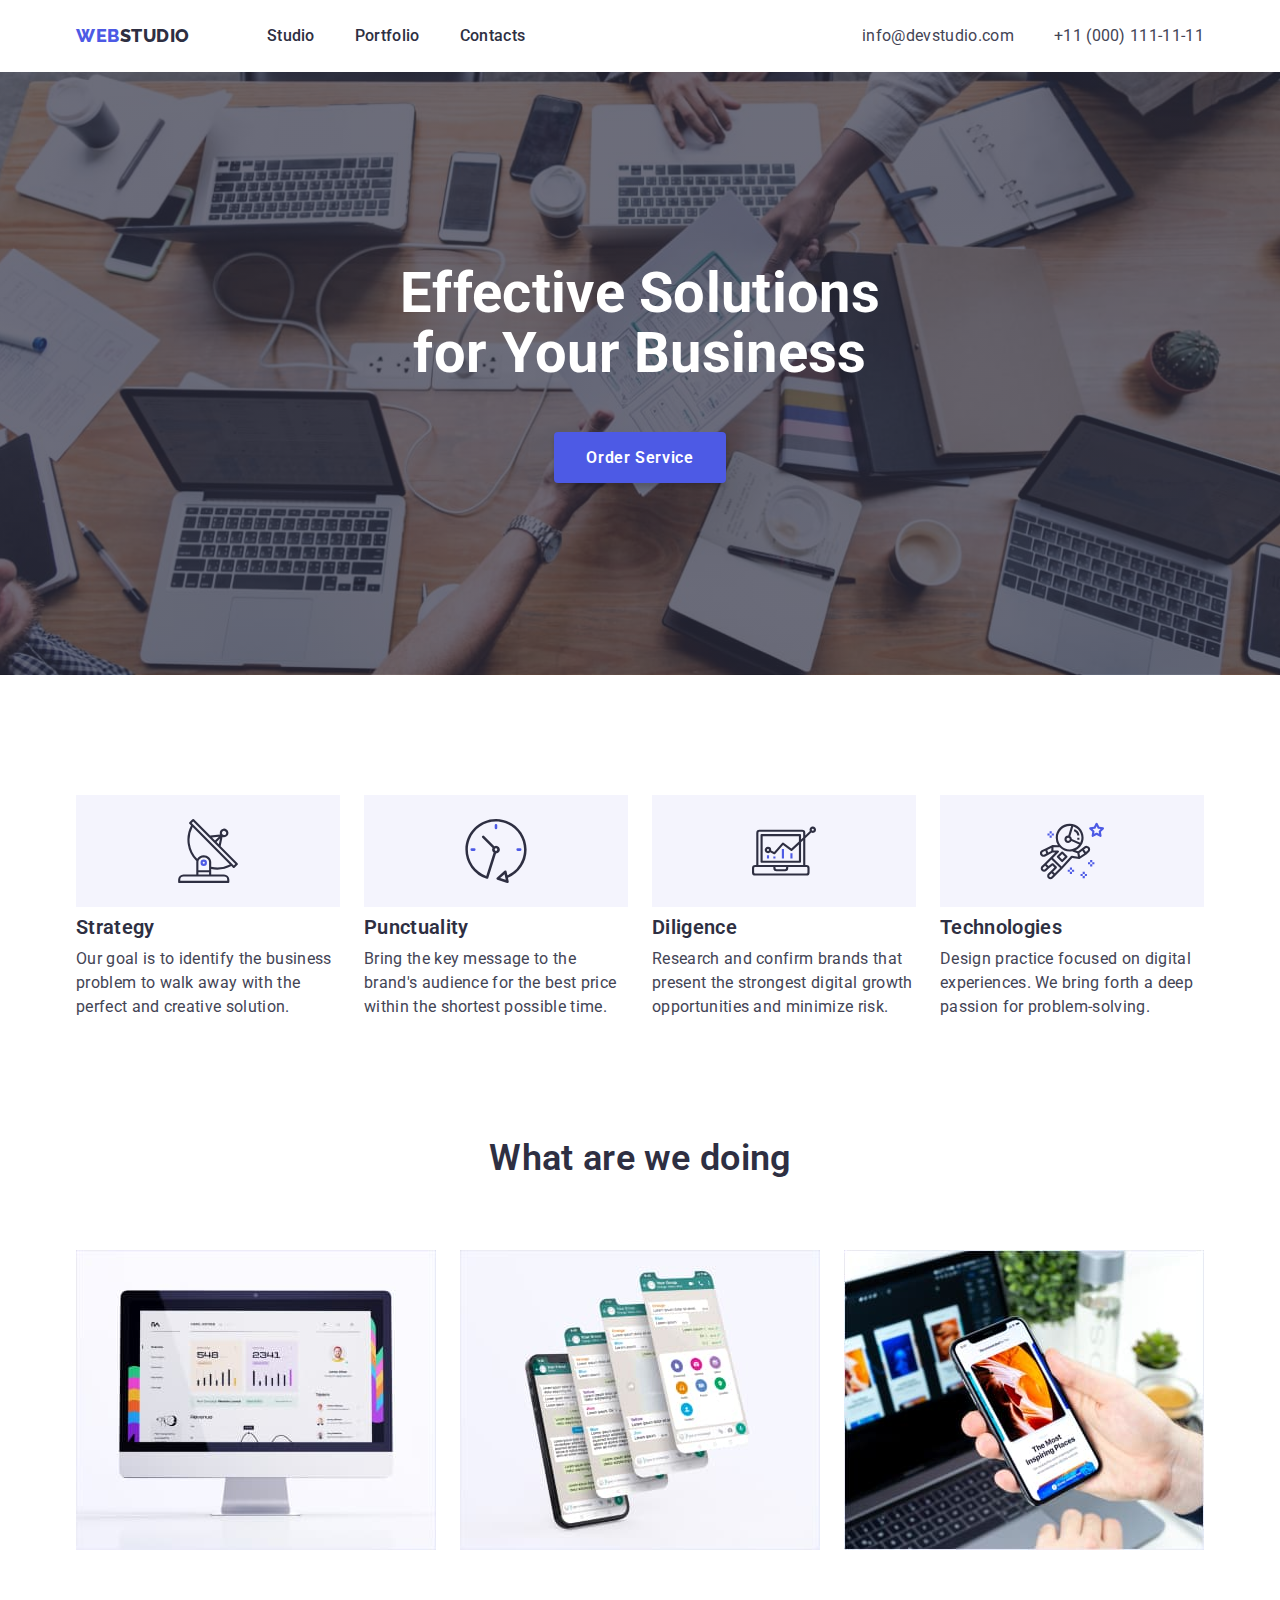
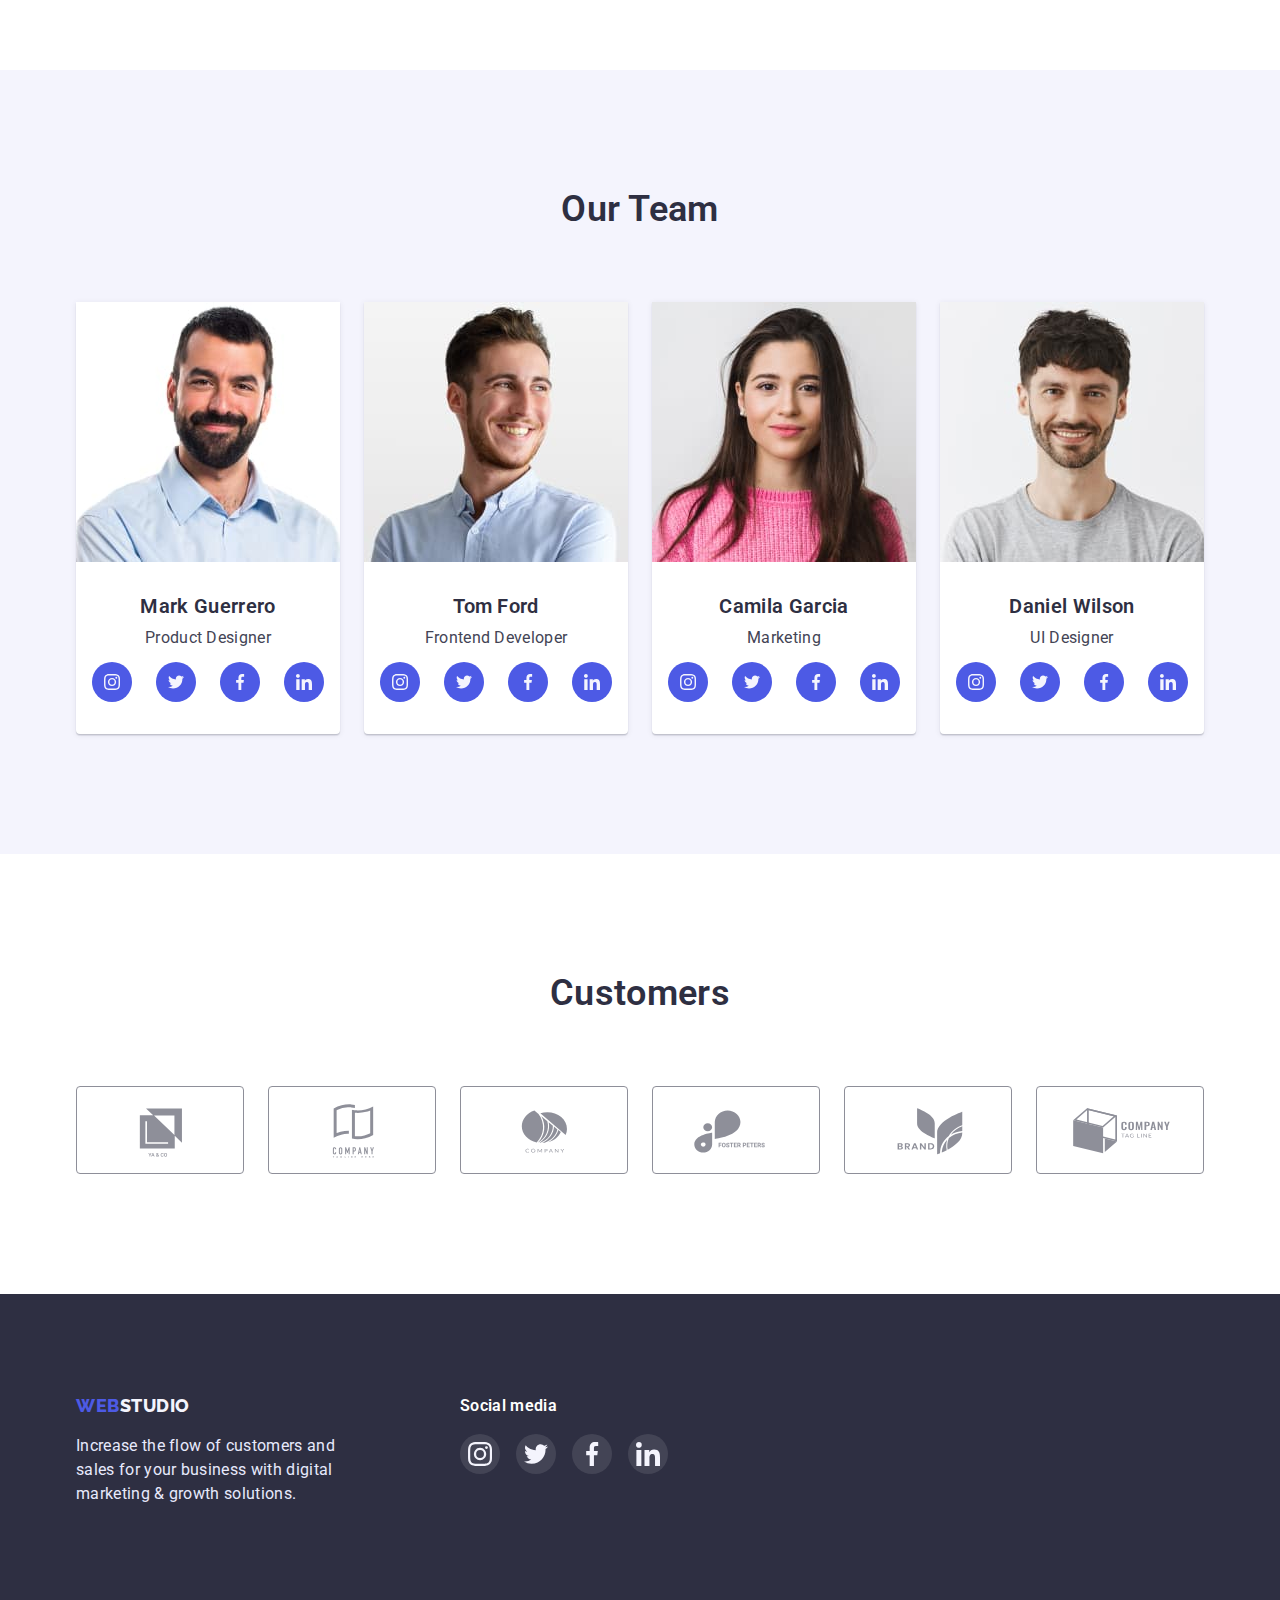
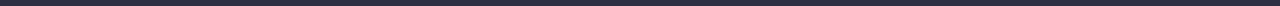
==== index.html @ a47e3910 "Initial commit" ====
<!DOCTYPE html>
<html lang="en">
  <head>
    <meta charset="UTF-8" />
    <meta http-equiv="X-UA-Compatible" content="IE=edge" />
    <meta name="viewport" content="width=device-width, initial-scale=1.0" />
    <title>WebStudio</title>

    <link rel="preconnect" href="https://fonts.googleapis.com" />
    <link rel="preconnect" href="https://fonts.gstatic.com" crossorigin />
    <link
      href="https://fonts.googleapis.com/css2?family=Raleway:wght@700&family=Roboto:wght@400;500;700;900&display=swap"
      rel="stylesheet"
    />
    <link
      rel="stylesheet"
      href="https://cdn.jsdelivr.net/npm/modern-normalize@1.1.0/modern-normalize.min.css"
    />
    <link rel="stylesheet" href="./css/styles.css" />
  </head>
  <body>
    <!-- HEADER -->
    <header class="header">
      <div class="container header-container">
        <nav class="navigation">
          <a href="index.html" class="logo link">WEB<span class="header-logo">STUDIO</span></a>
          <ul class="navigation-list list">
            <li class="navigation-item">
              <a class="navigation-link link" href="index.html">Studio</a>
            </li>
            <li class="navigation-item">
              <a class="navigation-link link" href="portfolio.html">Portfolio</a>
            </li>
            <li class="navigation-item"><a class="navigation-link link" href="/">Contacts</a></li>
          </ul>
        </nav>
        <ul class="contact-list list">
          <li class="contact-item">
            <a class="contact-link link" href="mailto:info@devstudio.com">info@devstudio.com</a>
          </li>
          <li class="contact-item">
            <a class="contact-link link" href="tel:+110001111111">+11 (000) 111-11-11</a>
          </li>
        </ul>
      </div>
    </header>

    <!-- Main content -->
    <main>
      <!-- Hero -->
      <section class="hero section">
        <div class="container">
          <h1 class="hero-head">Effective Solutions for Your Business</h1>
          <button class="hero-button buttons" type="button">Order Service</button>
        </div>
      </section>

      <!-- Soft skills -->
      <section class="soft-skills section">
        <div class="container">
          <h2 class="visually-hidden">Soft skills</h2>
          <ul class="soft-skill-list">
            <li class="soft-skill-items list">
              <div class="soft-skill-container">
                <svg class="soft-skill-icons">
                  <use href="./image/sprite.svg#icon-antenna"></use>
                </svg>
              </div>
              <h3 class="section-head">Strategy</h3>
              <p class="soft-skill-text">
                Our goal is to identify the business problem to walk away with the perfect and
                creative solution.
              </p>
            </li>
            <li class="soft-skill-items list">
              <div class="soft-skill-container">
                <svg class="soft-skill-icons">
                  <use href="./image/sprite.svg#icon-clock"></use>
                </svg>
              </div>
              <h3 class="section-head">Punctuality</h3>
              <p class="soft-skill-text">
                Bring the key message to the brand's audience for the best price within the shortest
                possible time.
              </p>
            </li>
            <li class="soft-skill-items list">
              <div class="soft-skill-container">
                <svg class="soft-skill-icons">
                  <use href="./image/sprite.svg#icon-diagram"></use>
                </svg>
              </div>
              <h3 class="section-head">Diligence</h3>
              <p class="soft-skill-text">
                Research and confirm brands that present the strongest digital growth opportunities
                and minimize risk.
              </p>
            </li>
            <li class="soft-skill-items list">
              <div class="soft-skill-container">
                <svg class="soft-skill-icons">
                  <use class="soft-skill-use" href="./image/sprite.svg#icon-astronaut"></use>
                </svg>
              </div>
              <h3 class="section-head">Technologies</h3>
              <p class="soft-skill-text">
                Design practice focused on digital experiences. We bring forth a deep passion for
                problem-solving.
              </p>
            </li>
          </ul>
        </div>
      </section>

      <!-- What are we doing -->
      <section class="doing section">
        <div class="container">
          <h2 class="section-title">What are we doing</h2>
          <ul class="doing-list list">
            <li class="doing-item">
              <img src="./image/main/pc.jpg" alt="computer" width="360" height="300" />
            </li>
            <li class="doing-item">
              <img src="./image/main/phone.jpg" alt="phone" width="360" height="300" />
            </li>
            <li class="doing-item">
              <img
                src="./image/main/phone_and_laptop.jpg"
                alt="phone_and_laptop"
                width="360"
                height="300"
              />
            </li>
          </ul>
        </div>
      </section>

      <!-- Team -->
      <section class="team section">
        <div class="container">
          <h2 class="section-title">Our Team</h2>
          <ul class="team-list list">
            <li class="team-item">
              <img
                class="team-member"
                src="./image/main/mark.jpg"
                alt="Mark Guerrero"
                width="264"
                height="260"
              />
              <h3 class="section-head">Mark Guerrero</h3>
              <p class="team-position">Product Designer</p>
              <ul class="team-social-list list">
                <li class="team-social-item">
                  <a href="/" class="team-social-link link">
                    <svg class="team-social-icon">
                      <use href="./image/sprite.svg#icon-instagram"></use>
                    </svg>
                  </a>
                </li>
                <li class="team-social-item">
                  <a href="/" class="team-social-link link">
                    <svg class="team-social-icon">
                      <use href="./image/sprite.svg#icon-twitter"></use>
                    </svg>
                  </a>
                </li>
                <li class="team-social-item">
                  <a href="/" class="team-social-link link">
                    <svg class="team-social-icon">
                      <use href="./image/sprite.svg#icon-facebook"></use>
                    </svg>
                  </a>
                </li>
                <li class="team-social-item">
                  <a href="/" class="team-social-link link">
                    <svg class="team-social-icon">
                      <use href="./image/sprite.svg#icon-linkedin"></use>
                    </svg>
                  </a>
                </li>
              </ul>
            </li>
            <li class="team-item">
              <img
                class="team-member"
                src="./image/main/tom.jpg"
                alt="Tom Ford"
                width="264"
                height="260"
              />
              <h3 class="section-head">Tom Ford</h3>
              <p class="team-position">Frontend Developer</p>
              <ul class="team-social-list list">
                <li class="team-social-item">
                  <a href="/" class="team-social-link link">
                    <svg class="team-social-icon">
                      <use href="./image/sprite.svg#icon-instagram"></use>
                    </svg>
                  </a>
                </li>
                <li class="team-social-item">
                  <a href="/" class="team-social-link link">
                    <svg class="team-social-icon">
                      <use href="./image/sprite.svg#icon-twitter"></use>
                    </svg>
                  </a>
                </li>
                <li class="team-social-item">
                  <a href="/" class="team-social-link link">
                    <svg class="team-social-icon">
                      <use href="./image/sprite.svg#icon-facebook"></use>
                    </svg>
                  </a>
                </li>
                <li class="team-social-item">
                  <a href="/" class="team-social-link link">
                    <svg class="team-social-icon">
                      <use href="./image/sprite.svg#icon-linkedin"></use>
                    </svg>
                  </a>
                </li>
              </ul>
            </li>
            <li class="team-item">
              <img
                class="team-member"
                src="./image/main/camila.jpg"
                alt="Camila Garcia"
                width="264"
                height="260"
              />
              <h3 class="section-head">Camila Garcia</h3>
              <p class="team-position">Marketing</p>
              <ul class="team-social-list list">
                <li class="team-social-item">
                  <a href="/" class="team-social-link link">
                    <svg class="team-social-icon">
                      <use href="./image/sprite.svg#icon-instagram"></use>
                    </svg>
                  </a>
                </li>
                <li class="team-social-item">
                  <a href="/" class="team-social-link link">
                    <svg class="team-social-icon">
                      <use href="./image/sprite.svg#icon-twitter"></use>
                    </svg>
                  </a>
                </li>
                <li class="team-social-item">
                  <a href="/" class="team-social-link link">
                    <svg class="team-social-icon">
                      <use href="./image/sprite.svg#icon-facebook"></use>
                    </svg>
                  </a>
                </li>
                <li class="team-social-item">
                  <a href="/" class="team-social-link link">
                    <svg class="team-social-icon">
                      <use href="./image/sprite.svg#icon-linkedin"></use>
                    </svg>
                  </a>
                </li>
              </ul>
            </li>
            <li class="team-item">
              <img
                class="team-member"
                src="./image/main/daniel.jpg"
                alt="Daniel Wilson"
                width="264"
                height="260"
              />
              <h3 class="section-head">Daniel Wilson</h3>
              <p class="team-position">UI Designer</p>
              <ul class="team-social-list list">
                <li class="team-social-item">
                  <a href="/" class="team-social-link link">
                    <svg class="team-social-icon">
                      <use href="./image/sprite.svg#icon-instagram"></use>
                    </svg>
                  </a>
                </li>
                <li class="team-social-item">
                  <a href="/" class="team-social-link link">
                    <svg class="team-social-icon">
                      <use href="./image/sprite.svg#icon-twitter"></use>
                    </svg>
                  </a>
                </li>
                <li class="team-social-item">
                  <a href="/" class="team-social-link link">
                    <svg class="team-social-icon">
                      <use href="./image/sprite.svg#icon-facebook"></use>
                    </svg>
                  </a>
                </li>
                <li class="team-social-item">
                  <a href="/" class="team-social-link link">
                    <svg class="team-social-icon">
                      <use href="./image/sprite.svg#icon-linkedin"></use>
                    </svg>
                  </a>
                </li>
              </ul>
            </li>
          </ul>
        </div>
      </section>

      <!-- Customers -->
      <section class="customers section">
        <div class="container">
          <h2 class="section-title">Customers</h2>
          <ul class="customer-list list">
            <li class="customer-item">
              <a class="customer-link link" href="/">
                <svg class="customer-icon" width="106" height="60"><use  href="./image/sprite.svg#icon-logo-1" ></use></svg
              ></a>
            </li>
            <li class="customer-item">
              <a class="customer-link link" href="/">
                <svg class="customer-icon" width="106" height="60"><use href="./image/sprite.svg#icon-logo-2"></use></svg
              ></a>
            </li>
            <li class="customer-item">
              <a class="customer-link link" href="/">
                <svg class="customer-icon" width="106" height="60"><use href="./image/sprite.svg#icon-logo-3"></use></svg
              ></a>
            </li>
            <li class="customer-item">
              <a class="customer-link link" href="/">
                <svg class="customer-icon" width="106" height="60"><use href="./image/sprite.svg#icon-logo-4"></use></svg
              ></a>
            </li>
            <li class="customer-item">
              <a class="customer-link link" href="/">
                <svg class="customer-icon" width="106" height="60"><use href="./image/sprite.svg#icon-logo-5"></use></svg
              ></a>
            </li>
            <li class="customer-item">
              <a class="customer-link link" href="/">
                <svg class="customer-icon" width="106" height="60"><use href="./image/sprite.svg#icon-logo-6"></use></svg
              ></a>
            </li>
          </ul>
        </div>
      </section>
    </main>

    <!-- Footer -->
    <footer class="footer">
      <div class="container">
        <div class="footer-container">
          <a href="index.html" class="logo link">WEB<span class="footer-logo">STUDIO</span></a>
          <p class="footer-text">
            Increase the flow of customers and sales for your business with digital marketing &
            growth solutions.
          </p>
        </div>
        <div class="footer-social-container">
          <p class="social-media">Social media</p>
          <ul class="footer-social-list list">
            <li class="footer-social-item">
              <a href="/" class="footer-social-link link">
                <svg class="footer-social-icon">
                  <use href="./image/sprite.svg#icon-instagram"></use>
                </svg>
              </a>
            </li>
            <li class="footer-social-item">
              <a href="/" class="footer-social-link link">
                <svg class="footer-social-icon">
                  <use href="./image/sprite.svg#icon-twitter"></use>
                </svg>
              </a>
            </li>
            <li class="footer-social-item">
              <a href="/" class="footer-social-link link">
                <svg class="footer-social-icon">
                  <use href="./image/sprite.svg#icon-facebook"></use>
                </svg>
              </a>
            </li>
            <li class="footer-social-item">
              <a href="/" class="footer-social-link link">
                <svg class="footer-social-icon">
                  <use href="./image/sprite.svg#icon-linkedin"></use>
                </svg>
              </a>
            </li>
          </ul>
        </div>
      </div>
    </footer>
  </body>
</html>
---- css/styles.css ----
/* __________VAR____________ */
:root {
	--primary-brand-color: #4D5AE5;
	--dark-color: #2E2F42;
	--text-color: #434455;
	--sub-text-color: #8E8F99;
	--accent-color: #E7E9FC;
	--light-color: #F4F4FD;
	--doc-color: #FFFFFF;
	--active-hero-button: #404BBF;
	--portfolio-page-color: #E5E5E5;
	--social-active-color:#31D0AA;

	--main-value: 24px;
}


/* ___________BODY STYLES____ */

h1,
h2,
h3,
h4,
p {
	margin-top: 0;
	margin-bottom: 0;
}

img {
	display: block;
	max-width: 100%;
}

ul,
ol {
	margin-top: 0;
	margin-bottom: 0;
	padding-left: 0;
}

body {
	font-family: 'Roboto', sans-serif;
	font-size: 16px;
	line-height: 1.5;
	letter-spacing: 0.02em;
	background-color: var(--doc-color);
	color: var(--text-color)
}

.container {
	width: 1158px;
	padding-left: 15px;
	padding-right: 15px;
	margin-left: auto;
	margin-right: auto;
}

.list {
	list-style: none;
}

.link {
	text-decoration: none;
}

.buttons {
	font-family: 'Roboto', sans-serif;
	font-weight: 600;
	font-size: 16px;
	letter-spacing: 0.04em;
	align-items: center;
	border: 0;
}

.buttons:hover,
.buttons:focus {
	cursor: pointer;
}

.visually-hidden {
	position: absolute;
	width: 1px;
	height: 1px;
	margin: -1px;
	border: 0;
	padding: 0;
	white-space: nowrap;
	clip-path: inset(100%);
	clip: rect(0 0 0 0);
	overflow: hidden;
}

/* ___________HEADER__________ */
.header {
	
	box-shadow: 
		0px 2px 1px rgba(46, 47, 66, 0.08),
		0px 1px 1px rgba(46, 47, 66, 0.16),
		0px 1px 6px rgba(46, 47, 66, 0.08);
}

.header-container {
	display: flex;
	align-items: center;

}

.navigation {
	color: var(--dark-color);

	display: flex;
	align-items: center;
}

.logo {
	font-family: 'Raleway', sans-serif;
	font-weight: 800;
	font-size: 18px;
	line-height: 1.33;
	letter-spacing: 0.03em;
	color: var(--primary-brand-color);

	margin-right: 77px;

    display: inline-block;
	padding-top: var(--main-value);
	padding-bottom: var(--main-value);
}

.navigation-link:hover,
.navigation-link:focus {
	color: #434455;
}

.navigation-link:active,
.contact-link:hover,
.contact-link:focus {
	color: var(--primary-brand-color);
}

.header-logo {
	color: var(--dark-color);
}

.navigation-list {
	display: flex;
}

.navigation-item {}

.navigation-item:not(:last-child) {
	margin-right: 40px;
}

.navigation-link {
    display: inline-block;
    padding-top: var(--main-value);
	padding-bottom: var(--main-value);

	color: inherit;
	font-weight: 500;

}

.contact-list {
	display: flex;
	align-items: center;
	margin-left: auto;
}

.contact-item {}

.contact-item:not(:last-child) {
	margin-right: 40px;
}

.contact-link {
	color: var(--text-color);

	display: inline-block;
	padding-top: var(--main-value);
	padding-bottom: var(--main-value);
}

/* ___________MAIN____________ */
.section-head {
	font-weight: 600;
	color: var(--dark-color);
	font-size: 20px;
	line-height: 1.2;

	margin-bottom: 8px;
}

.section-title {
	font-weight: 600;
	color: var(--dark-color);
	text-align: center;
	font-size: 36px;
	line-height: 1.1;

	margin-bottom: 72px;
}

.section {
	padding-top: 120px;
	padding-bottom: 120px;
}


/* ___________HERO____________ */
.hero {
	font-weight: 600;

	background-color: var(--dark-color);
	background-image:
	linear-gradient(rgba(46, 47, 66, 0.7),rgba(46, 47, 66, 0.7)),
	url(../image/main/bg.jpg);
	background-size: cover;
	background-repeat: no-repeat;
	background-position:center;

	max-width: 1440px;
	padding-top: 192px;
	padding-bottom: 192px;
	margin: 0 auto;
}

.hero-head {

	font-size: 56px;
	line-height: 1.07;
	text-align: center;
	margin-left: auto;
	margin-right: auto;
	color: var(--doc-color);

	width: 492px;
	margin-bottom: 48px;
}

.hero-button {
	display: block;
	margin-left: auto;
	margin-right: auto;
	line-height: 1.19;
	background: var(--primary-brand-color);
	color: var(--doc-color);

	padding: 16px 32px;
	box-shadow: 0px 4px 4px rgba(0, 0, 0, 0.15);
	border-radius: 4px;


}

.hero-button:hover,
.hero-button:focus {
	box-shadow: 0px 1px 6px rgba(46, 47, 66, 0.08),
				0px 1px 1px rgba(46, 47, 66, 0.16),
				0px 2px 1px rgba(46, 47, 66, 0.08);
}

.hero-button:active {
	background-color: var(--active-hero-button);
	box-shadow: 0px 4px 4px rgba(0, 0, 0, 0.15);
}


/* ___________SOFT SKILLS_____ */

.soft-skills {
	padding-bottom: 0;
}


.soft-skill-list {
	display: flex;
	flex-wrap: wrap;

	margin-left: calc(-1*var(--main-value));
	margin-bottom: calc(-1*var(--main-value));

}

.soft-skill-items {
	flex-basis: calc(100%/4 - var(--main-value));
	margin-left: var(--main-value);
	margin-bottom: var(--main-value);
}

.soft-skill-container {
	display: flex;
	justify-content: center;
	align-items: center;
	margin-bottom: 8px;

	width: 264px;
	height: 112px;

	background-color:var(--light-color);
	
}

.soft-skill-icons {
	width: 64px;
	height: 64px;
	}

.soft-skill-text {}

/* ___________WHAT WE DOING___ */
.doing {}

.doing-list {
	display: flex;
	flex-wrap: wrap;

	margin-left: calc(-1*var(--main-value));
	margin-bottom: calc(-1*var(--main-value));
}

.doing-item {
	flex-basis: calc(100%/3 - var(--main-value));
	margin-left: var(--main-value);
	margin-bottom: var(--main-value);
}


/* ___________TEAM____________ */
.team {
	background-color: var(--light-color);
}

.team-list {
	display: flex;
	flex-wrap: wrap;

	margin-left: calc(-1*var(--main-value));
	margin-bottom: calc(-1*var(--main-value));

}

.team-item {
	flex-basis: calc(100%/4 - var(--main-value));
	margin-left: var(--main-value);
	margin-bottom: var(--main-value);

	background-color: var(--doc-color);
	box-shadow:
		0px 1px 6px rgba(46, 47, 66, 0.08),
		0px 1px 1px rgba(46, 47, 66, 0.16),
		0px 2px 1px rgba(46, 47, 66, 0.08);
	border-radius: 0px 0px 4px 4px;
	padding-bottom: 32px;
}

.team-member {
	margin-bottom: 32px;
}

.team-item>.section-head {
	text-align: center;
}


.team-position {
	text-align: center;
	margin-bottom: 12px;
}

.team-social-list {
	display: flex;
	justify-content: center;
	align-items:center;
	gap:24px;
	
}

.team-social-item {
		width:40px;
	    height:40px;

}

.team-social-link {
	width: 100%;
	height:100%;
	display: flex;
	justify-content: center;
	align-items: center;
	border-radius: 50%;


    background-color: var(--primary-brand-color);



}

.team-social-icon {
    width: 16px;
    height: 16px;
	fill:var(--light-color)
}


/* ____CUSTOMERS____ */

.customers {
}

.customer-list {
	display: flex;
	gap:24px;
	justify-content: center;
	align-items: center;
	}

.customer-item{
	width: 168px;
	height: 88px;
}

.customer-link:hover,
.customer-link:focus{
	border-color: var(--primary-brand-color);
}

.customer-link:hover .customer-icon,
.customer-link:focus .customer-icon{
	fill:var(--primary-brand-color);
}

.customer-link{
	display:flex;
	justify-content: center;
	align-items: center;
	border: 1px solid #8E8F99;
    border-radius: 4px; 
	width: 100%;
	height: 100%;
}

.customer-icon {
 	fill:var(--sub-text-color);
}



/* ___________FOOTER__________ */
.footer {
	background-color: var(--dark-color);

	padding-top: 100px;
	padding-bottom: 100px;
	}

.footer>.container{
	display: flex;
}

.footer-container {
}

.footer .logo{
	margin-right: 0;
	padding: 0;
    margin-bottom: 16px;
}

.footer-logo {
	color: var(--light-color);

}


.footer-text {
	color: var(--accent-color);
	max-width: 264px;
 
}

.footer-social-container {
	margin-left: 120px;
}

.social-media {
font-weight: 600;
line-height: 1.5;

color: var(--doc-color);
margin-bottom: 16px;
}
.footer-social-list {
	display:flex;
	gap: 16px;
}
.footer-social-item {
	display: flex;
	justify-content: center;
	align-items: center;

	width: 40px;
	height: 40px;

}
.footer-social-link {
	display: flex;
	justify-content: center;
	align-items: center;

	background-color: rgba(255, 255, 255, 0.1);
	border-radius: 50%;

	width: 100%;
	height: 100%;
}

.footer-social-link:hover,
.footer-social-link:focus{
	background-color:var(--social-active-color);
}

.footer-social-icon {
	width:24px;
	height:24px;
	fill:var(--light-color)
}


/* ___________PORTFOLIO________ */

.work {	
	padding-top: 96px;
}

/* ___________FILTER___________ */

.filter-list {
	display: flex;
	justify-content: center;

	margin-bottom: 72px;

}

.filter-item:not(:first-child) {
	margin-left: var(--main-value);
}

.filter-buttons {
	line-height: 1.5;

	color: var(--primary-brand-color);
	background-color: var(--light-color);
	border:0;
	border-radius: 4px;

	padding: 12px 24px;
}

.filter-buttons:active,
.filter-buttons:hover,
.filter-buttons:focus {
	background-color: var(--primary-brand-color);
	color: var(--doc-color);
	box-shadow: 0px 3px 1px rgba(0, 0, 0, 0.1),
				0px 2px 1px rgba(0, 0, 0, 0.08),
				0px 2px 2px rgba(0, 0, 0, 0.12);
}

/* ___________WORKS____________ */

.work-list {
	display: flex;
	flex-wrap: wrap;

	margin-left: calc(-1*var(--main-value));
	margin-bottom: calc(-1*var(--main-value));
}

.work-item {
	flex-basis: calc(100%/3 - var(--main-value));
	margin-left: var(--main-value);
	margin-bottom: var(--main-value);

}



.work-link {
	display: block;
	color: inherit;

	border-bottom: 0.5px solid #F4F4FD;
	box-shadow: 0px 1px 6px rgba(46, 47, 66, 0.08);
	background-color: var(--doc-color);
}

.work-link:hover,
.work-link:focus{
    box-shadow: 0px 1px 6px rgba(46, 47, 66, 0.08), 
				0px 1px 1px rgba(46, 47, 66, 0.16), 
				0px 2px 1px rgba(46, 47, 66, 0.08);
}

.work-link>img {}

.portfolio-content-wrapper{
padding-top: 32px;
padding-bottom: 32px;
padding-left: 16px;
}

.work-projects {}
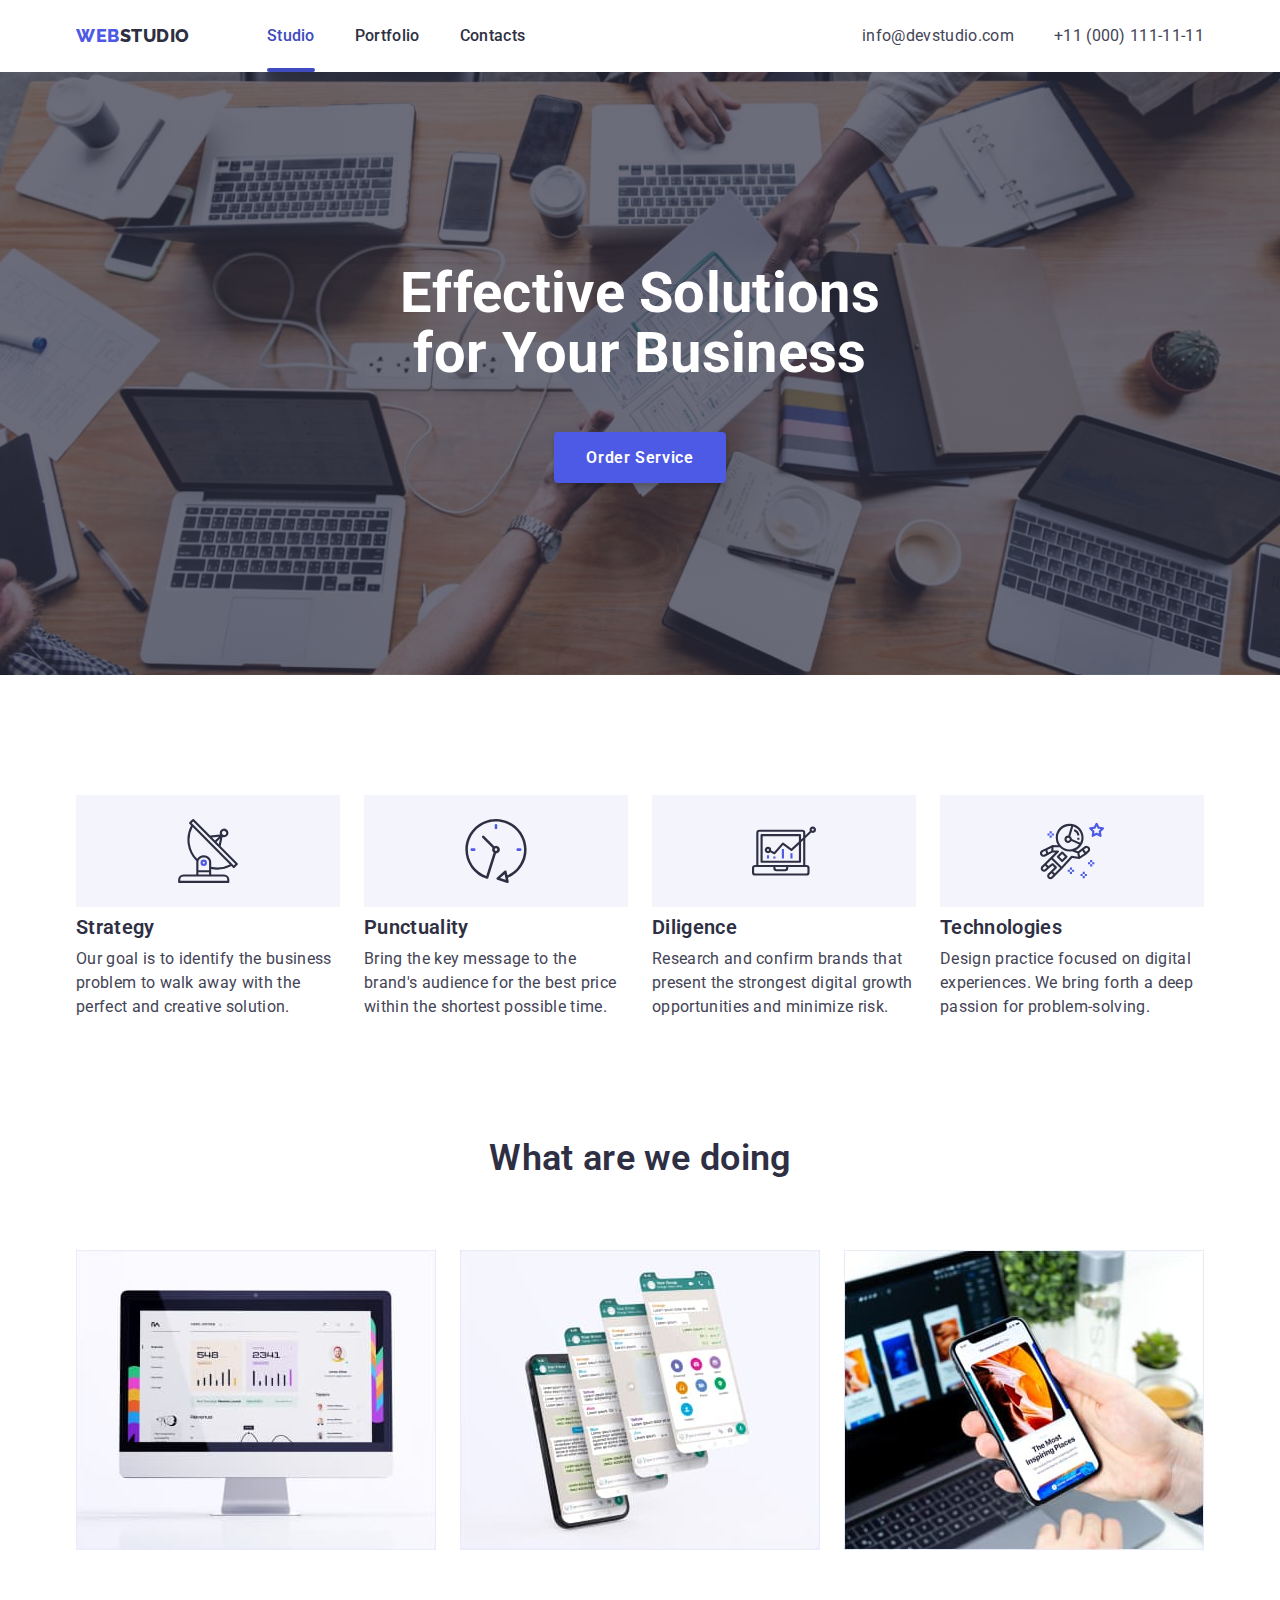
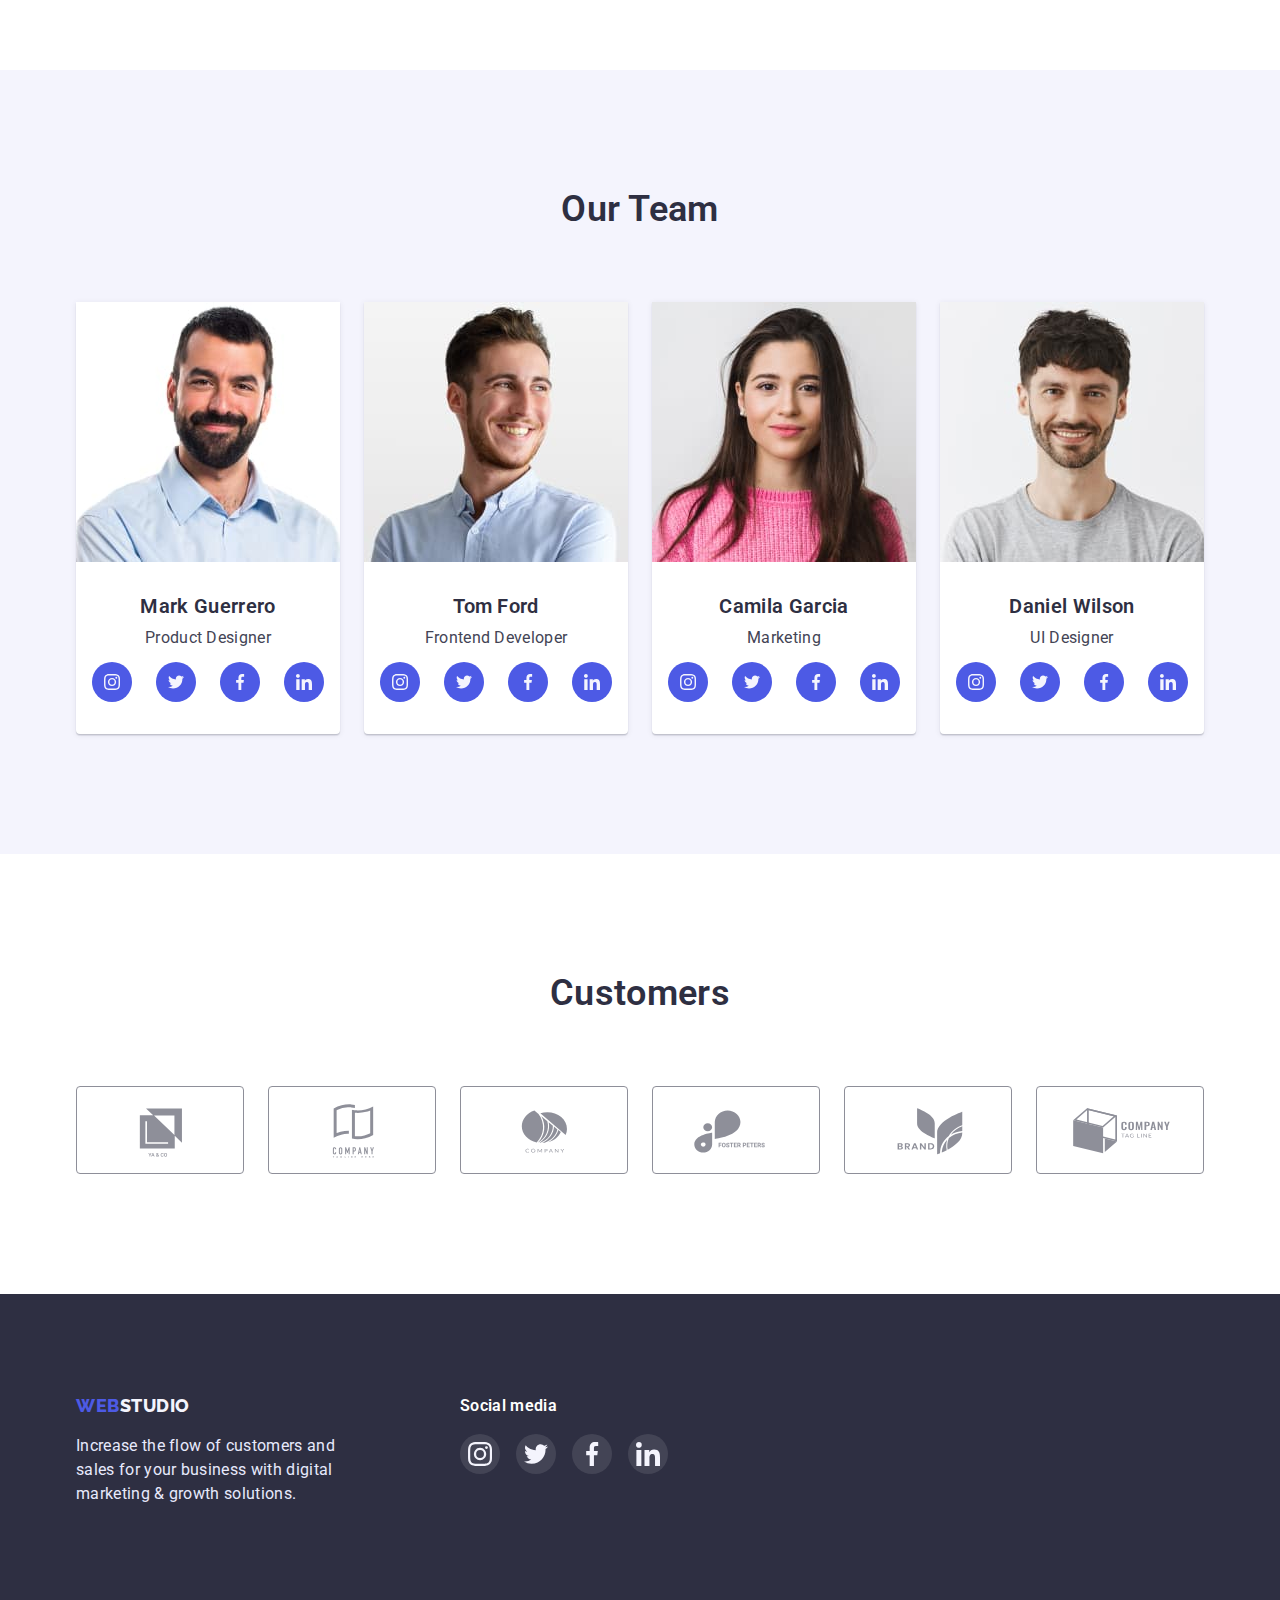
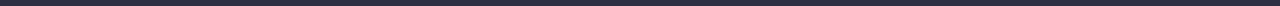
==== commit b4db6e2e: "add class current" ====
--- a/index.html
+++ b/index.html
@@ -26,7 +26,7 @@
           <a href="index.html" class="logo link">WEB<span class="header-logo">STUDIO</span></a>
           <ul class="navigation-list list">
             <li class="navigation-item">
-              <a class="navigation-link link" href="index.html">Studio</a>
+              <a class="navigation-link link current" href="index.html">Studio</a>
             </li>
             <li class="navigation-item">
               <a class="navigation-link link" href="portfolio.html">Portfolio</a>
@@ -51,7 +51,7 @@
       <section class="hero section">
         <div class="container">
           <h1 class="hero-head">Effective Solutions for Your Business</h1>
-          <button class="hero-button buttons" type="button">Order Service</button>
+          <button class="hero-button buttons" type="button" data-modal-open>Order Service</button>
         </div>
       </section>
 
@@ -315,32 +315,38 @@
           <ul class="customer-list list">
             <li class="customer-item">
               <a class="customer-link link" href="/">
-                <svg class="customer-icon" width="106" height="60"><use  href="./image/sprite.svg#icon-logo-1" ></use></svg
-              ></a>
-            </li>
-            <li class="customer-item">
-              <a class="customer-link link" href="/">
-                <svg class="customer-icon" width="106" height="60"><use href="./image/sprite.svg#icon-logo-2"></use></svg
-              ></a>
-            </li>
-            <li class="customer-item">
-              <a class="customer-link link" href="/">
-                <svg class="customer-icon" width="106" height="60"><use href="./image/sprite.svg#icon-logo-3"></use></svg
-              ></a>
-            </li>
-            <li class="customer-item">
-              <a class="customer-link link" href="/">
-                <svg class="customer-icon" width="106" height="60"><use href="./image/sprite.svg#icon-logo-4"></use></svg
-              ></a>
-            </li>
-            <li class="customer-item">
-              <a class="customer-link link" href="/">
-                <svg class="customer-icon" width="106" height="60"><use href="./image/sprite.svg#icon-logo-5"></use></svg
-              ></a>
-            </li>
-            <li class="customer-item">
-              <a class="customer-link link" href="/">
-                <svg class="customer-icon" width="106" height="60"><use href="./image/sprite.svg#icon-logo-6"></use></svg
+                <svg class="customer-icon" width="106" height="60">
+                  <use href="./image/sprite.svg#icon-logo-1"></use></svg
+              ></a>
+            </li>
+            <li class="customer-item">
+              <a class="customer-link link" href="/">
+                <svg class="customer-icon" width="106" height="60">
+                  <use href="./image/sprite.svg#icon-logo-2"></use></svg
+              ></a>
+            </li>
+            <li class="customer-item">
+              <a class="customer-link link" href="/">
+                <svg class="customer-icon" width="106" height="60">
+                  <use href="./image/sprite.svg#icon-logo-3"></use></svg
+              ></a>
+            </li>
+            <li class="customer-item">
+              <a class="customer-link link" href="/">
+                <svg class="customer-icon" width="106" height="60">
+                  <use href="./image/sprite.svg#icon-logo-4"></use></svg
+              ></a>
+            </li>
+            <li class="customer-item">
+              <a class="customer-link link" href="/">
+                <svg class="customer-icon" width="106" height="60">
+                  <use href="./image/sprite.svg#icon-logo-5"></use></svg
+              ></a>
+            </li>
+            <li class="customer-item">
+              <a class="customer-link link" href="/">
+                <svg class="customer-icon" width="106" height="60">
+                  <use href="./image/sprite.svg#icon-logo-6"></use></svg
               ></a>
             </li>
           </ul>
@@ -393,5 +399,17 @@
         </div>
       </div>
     </footer>
+
+    <!-- Modal -->
+    <div class="backdrop is-hidden" data-modal>
+      <div class="modal">
+        <button class="modal-btn" data-modal-close>
+          <svg class="modal-icon" width="8" height="8">
+            <use href="./image/sprite.svg#icon-close"></use>
+          </svg>
+        </button>
+      </div>
+    </div>
+    <script src="./js/modal.js"></script>
   </body>
 </html>
--- a/css/styles.css
+++ b/css/styles.css
@@ -1,5 +1,6 @@
-/* __________VAR____________ */
+/*========================VAR=====================*/
 :root {
+	/* ========COLOR-GAMMA============ */
 	--primary-brand-color: #4D5AE5;
 	--dark-color: #2E2F42;
 	--text-color: #434455;
@@ -10,13 +11,30 @@
 	--active-hero-button: #404BBF;
 	--portfolio-page-color: #E5E5E5;
 	--social-active-color:#31D0AA;
-
+	/* ========/COLOR-GAMMA============ */
+
+	/* ========MODAL-GAMMA============= */
+	--backdrop-color:rgba(46, 47, 66, 0.4);
+	--modal-window:#FCFCFC;
+	/* ========/MODAL-GAMMA============= */
+
+	/* ===============INDEX============= */
+	--backdrop-idx:100;
+	--modal-idx:1000;
+	/* ==============/INDEX============= */
+
+	/* ===============VALUE============= */
 	--main-value: 24px;
-}
-
-
-/* ___________BODY STYLES____ */
-
+	/* ==============/VALUE============= */
+
+	/* ==============TRANSITION========= */
+	--main-cubic-bezier:cubic-bezier(0.4, 0, 0.2, 1);
+	--main-duration:250ms;
+	/* =============/TRANSITION========= */
+}
+/*========================/VAR=====================*/
+
+/* =====================BODY-STYLES================ */
 h1,
 h2,
 h3,
@@ -43,6 +61,7 @@
 	font-size: 16px;
 	line-height: 1.5;
 	letter-spacing: 0.02em;
+
 	background-color: var(--doc-color);
 	color: var(--text-color)
 }
@@ -64,12 +83,15 @@
 }
 
 .buttons {
+	align-items: center;
+	border: 0;
+
 	font-family: 'Roboto', sans-serif;
 	font-weight: 600;
 	font-size: 16px;
 	letter-spacing: 0.04em;
-	align-items: center;
-	border: 0;
+
+	
 }
 
 .buttons:hover,
@@ -89,10 +111,10 @@
 	clip: rect(0 0 0 0);
 	overflow: hidden;
 }
-
-/* ___________HEADER__________ */
+/* =====================/BODY-STYLES================ */
+
+/* =====================HEADER====================== */
 .header {
-	
 	box-shadow: 
 		0px 2px 1px rgba(46, 47, 66, 0.08),
 		0px 1px 1px rgba(46, 47, 66, 0.16),
@@ -102,116 +124,145 @@
 .header-container {
 	display: flex;
 	align-items: center;
-
 }
 
 .navigation {
+	display: flex;
+	align-items: center;
+
 	color: var(--dark-color);
-
-	display: flex;
-	align-items: center;
 }
 
 .logo {
+    display: inline-block;
+	padding-top: var(--main-value);
+	padding-bottom: var(--main-value);
+	margin-right: 77px;
+
 	font-family: 'Raleway', sans-serif;
 	font-weight: 800;
 	font-size: 18px;
 	line-height: 1.33;
 	letter-spacing: 0.03em;
+
 	color: var(--primary-brand-color);
-
-	margin-right: 77px;
+}
+
+.header-logo {
+	color: var(--dark-color);
+}
+
+.navigation-list {
+	display: flex;
+}
+
+.navigation-item {}
+
+.navigation-item:not(:last-child) {
+	margin-right: 40px;
+}
+
+.navigation-link {
+	position: relative;
 
     display: inline-block;
+    padding-top: var(--main-value);
+	padding-bottom: var(--main-value);
+
+	font-weight: 500;
+
+	color: inherit;
+	
+	transition: color var(--main-duration) var(--main-cubic-bezier);
+}
+
+.navigation-link.current{
+	color: var(--active-hero-button);
+}
+.navigation-link::after{
+	content: '';
+
+	transition: background-color var(--main-duration) var(--main-cubic-bezier);
+}
+
+.navigation-link.current.navigation-link::after{
+	content: '';
+
+	position:absolute;
+	bottom:0;
+	left:0;
+
+	width:100%;
+	height:4px;
+	border-radius: 2px;
+	background-color: var(--active-hero-button);
+}
+
+.contact-list {
+	display: flex;
+	align-items: center;
+	margin-left: auto;
+}
+
+.contact-item {}
+
+.contact-item:not(:last-child) {
+	margin-right: 40px;
+}
+
+.contact-link {
+	display: inline-block;
 	padding-top: var(--main-value);
 	padding-bottom: var(--main-value);
-}
-
-.navigation-link:hover,
-.navigation-link:focus {
-	color: #434455;
-}
-
-.navigation-link:active,
+	
+	color: var(--text-color);
+
+	transition: color var(--main-duration) var(--main-cubic-bezier);
+}
+
 .contact-link:hover,
 .contact-link:focus {
 	color: var(--primary-brand-color);
 }
-
-.header-logo {
-	color: var(--dark-color);
-}
-
-.navigation-list {
-	display: flex;
-}
-
-.navigation-item {}
-
-.navigation-item:not(:last-child) {
-	margin-right: 40px;
-}
-
-.navigation-link {
-    display: inline-block;
-    padding-top: var(--main-value);
-	padding-bottom: var(--main-value);
-
-	color: inherit;
-	font-weight: 500;
-
-}
-
-.contact-list {
-	display: flex;
-	align-items: center;
-	margin-left: auto;
-}
-
-.contact-item {}
-
-.contact-item:not(:last-child) {
-	margin-right: 40px;
-}
-
-.contact-link {
-	color: var(--text-color);
-
-	display: inline-block;
-	padding-top: var(--main-value);
-	padding-bottom: var(--main-value);
-}
-
-/* ___________MAIN____________ */
+/* =====================/HEADER====================== */
+
+/* =====================MAIN====================== */
 .section-head {
+	margin-bottom: 8px;
+
 	font-weight: 600;
-	color: var(--dark-color);
 	font-size: 20px;
 	line-height: 1.2;
 
-	margin-bottom: 8px;
+	color: var(--dark-color);
 }
 
 .section-title {
+	margin-bottom: 72px;
+	text-align: center;
+
 	font-weight: 600;
-	color: var(--dark-color);
-	text-align: center;
 	font-size: 36px;
 	line-height: 1.1;
-
-	margin-bottom: 72px;
+	
+	color: var(--dark-color);
 }
 
 .section {
 	padding-top: 120px;
 	padding-bottom: 120px;
 }
-
-
-/* ___________HERO____________ */
+/* =====================/MAIN====================== */
+
+/* =====================HERO====================== */
 .hero {
+	max-width: 1440px;
+	padding-top: 192px;
+	padding-bottom: 192px;
+	margin: 0 auto;
+	
 	font-weight: 600;
-
+	
 	background-color: var(--dark-color);
 	background-image:
 	linear-gradient(rgba(46, 47, 66, 0.7),rgba(46, 47, 66, 0.7)),
@@ -219,56 +270,44 @@
 	background-size: cover;
 	background-repeat: no-repeat;
 	background-position:center;
-
-	max-width: 1440px;
-	padding-top: 192px;
-	padding-bottom: 192px;
-	margin: 0 auto;
 }
 
 .hero-head {
+	width: 492px;
+	margin-bottom: 48px;
+	margin-right: auto;
+	margin-left: auto;
+	text-align: center;
 
 	font-size: 56px;
 	line-height: 1.07;
-	text-align: center;
+
+	color: var(--doc-color);
+}
+
+.hero-button {
+	display: block;
+	padding: 16px 32px;
 	margin-left: auto;
 	margin-right: auto;
+
+	line-height: 1.19;
+
+	background-color: var(--primary-brand-color);
 	color: var(--doc-color);
-
-	width: 492px;
-	margin-bottom: 48px;
-}
-
-.hero-button {
-	display: block;
-	margin-left: auto;
-	margin-right: auto;
-	line-height: 1.19;
-	background: var(--primary-brand-color);
-	color: var(--doc-color);
-
-	padding: 16px 32px;
 	box-shadow: 0px 4px 4px rgba(0, 0, 0, 0.15);
 	border-radius: 4px;
 
-
+	transition: background-color var(--main-duration) var(--main-cubic-bezier);
 }
 
 .hero-button:hover,
 .hero-button:focus {
-	box-shadow: 0px 1px 6px rgba(46, 47, 66, 0.08),
-				0px 1px 1px rgba(46, 47, 66, 0.16),
-				0px 2px 1px rgba(46, 47, 66, 0.08);
-}
-
-.hero-button:active {
-	background-color: var(--active-hero-button);
-	box-shadow: 0px 4px 4px rgba(0, 0, 0, 0.15);
-}
-
-
-/* ___________SOFT SKILLS_____ */
-
+	background-color:var(--active-hero-button);
+}
+/* =====================/HERO====================== */
+
+/* =====================SOFT-SKILLS================ */
 .soft-skills {
 	padding-bottom: 0;
 }
@@ -277,10 +316,8 @@
 .soft-skill-list {
 	display: flex;
 	flex-wrap: wrap;
-
 	margin-left: calc(-1*var(--main-value));
 	margin-bottom: calc(-1*var(--main-value));
-
 }
 
 .soft-skill-items {
@@ -293,29 +330,27 @@
 	display: flex;
 	justify-content: center;
 	align-items: center;
-	margin-bottom: 8px;
-
 	width: 264px;
 	height: 112px;
+	margin-bottom: 8px;
 
 	background-color:var(--light-color);
-	
 }
 
 .soft-skill-icons {
 	width: 64px;
 	height: 64px;
-	}
+}
 
 .soft-skill-text {}
-
-/* ___________WHAT WE DOING___ */
+/* =====================/SOFT-SKILLS================ */
+
+/* =====================WHAT-WE-DOING================ */
 .doing {}
 
 .doing-list {
 	display: flex;
 	flex-wrap: wrap;
-
 	margin-left: calc(-1*var(--main-value));
 	margin-bottom: calc(-1*var(--main-value));
 }
@@ -325,9 +360,9 @@
 	margin-left: var(--main-value);
 	margin-bottom: var(--main-value);
 }
-
-
-/* ___________TEAM____________ */
+/* =====================/WHAT-WE-DOING================ */
+
+/* =====================TEAM========================== */
 .team {
 	background-color: var(--light-color);
 }
@@ -335,16 +370,15 @@
 .team-list {
 	display: flex;
 	flex-wrap: wrap;
-
 	margin-left: calc(-1*var(--main-value));
 	margin-bottom: calc(-1*var(--main-value));
-
 }
 
 .team-item {
 	flex-basis: calc(100%/4 - var(--main-value));
 	margin-left: var(--main-value);
 	margin-bottom: var(--main-value);
+	padding-bottom: 32px;
 
 	background-color: var(--doc-color);
 	box-shadow:
@@ -352,7 +386,6 @@
 		0px 1px 1px rgba(46, 47, 66, 0.16),
 		0px 2px 1px rgba(46, 47, 66, 0.08);
 	border-radius: 0px 0px 4px 4px;
-	padding-bottom: 32px;
 }
 
 .team-member {
@@ -374,13 +407,11 @@
 	justify-content: center;
 	align-items:center;
 	gap:24px;
-	
 }
 
 .team-social-item {
-		width:40px;
-	    height:40px;
-
+	width:40px;
+	height:40px;
 }
 
 .team-social-link {
@@ -391,31 +422,34 @@
 	align-items: center;
 	border-radius: 50%;
 
-
     background-color: var(--primary-brand-color);
 
-
-
+	transition: background-color var(--main-duration) var(--main-cubic-bezier) ;
+}
+
+.team-social-link:hover,
+.team-social-link:focus{
+	background-color:var(--active-hero-button);
 }
 
 .team-social-icon {
     width: 16px;
     height: 16px;
+	
 	fill:var(--light-color)
 }
-
-
-/* ____CUSTOMERS____ */
-
-.customers {
-}
+/* =====================/TEAM========================== */
+
+/* =====================CUSTOMERS====================== */
+
+.customers {}
 
 .customer-list {
 	display: flex;
 	gap:24px;
 	justify-content: center;
 	align-items: center;
-	}
+}
 
 .customer-item{
 	width: 168px;
@@ -436,32 +470,35 @@
 	display:flex;
 	justify-content: center;
 	align-items: center;
-	border: 1px solid #8E8F99;
-    border-radius: 4px; 
 	width: 100%;
 	height: 100%;
+
+	border: 1px solid #8E8F99;
+	border-radius: 4px; 
+
+	transition: border-color var(--main-duration) var(--main-cubic-bezier);
 }
 
 .customer-icon {
  	fill:var(--sub-text-color);
-}
-
-
-
-/* ___________FOOTER__________ */
+
+	transition: fill var(--main-duration) var(--main-cubic-bezier);
+}
+/* =====================/CUSTOMERS====================== */
+
+/* =====================FOOTER====================== */
 .footer {
-	background-color: var(--dark-color);
-
 	padding-top: 100px;
 	padding-bottom: 100px;
-	}
+
+	background-color: var(--dark-color);
+}
 
 .footer>.container{
 	display: flex;
 }
 
-.footer-container {
-}
+.footer-container {}
 
 .footer .logo{
 	margin-right: 0;
@@ -471,14 +508,13 @@
 
 .footer-logo {
 	color: var(--light-color);
-
 }
 
 
 .footer-text {
+	max-width: 264px;
+
 	color: var(--accent-color);
-	max-width: 264px;
- 
 }
 
 .footer-social-container {
@@ -486,35 +522,39 @@
 }
 
 .social-media {
-font-weight: 600;
-line-height: 1.5;
-
-color: var(--doc-color);
-margin-bottom: 16px;
-}
+	margin-bottom: 16px;
+
+	font-weight: 600;
+	line-height: 1.5;
+
+	color: var(--doc-color);
+}
+
 .footer-social-list {
 	display:flex;
 	gap: 16px;
 }
+
 .footer-social-item {
 	display: flex;
 	justify-content: center;
 	align-items: center;
-
 	width: 40px;
 	height: 40px;
 
 }
+
 .footer-social-link {
 	display: flex;
 	justify-content: center;
 	align-items: center;
+	width: 100%;
+	height: 100%;
 
 	background-color: rgba(255, 255, 255, 0.1);
 	border-radius: 50%;
 
-	width: 100%;
-	height: 100%;
+	transition: background-color var(--main-duration) var(--main-cubic-bezier);
 }
 
 .footer-social-link:hover,
@@ -525,24 +565,21 @@
 .footer-social-icon {
 	width:24px;
 	height:24px;
+
 	fill:var(--light-color)
 }
-
-
-/* ___________PORTFOLIO________ */
-
+/* =====================/CUSTOMERS====================== */
+
+/* =====================PORTFOLIO====================== */
 .work {	
 	padding-top: 96px;
 }
 
-/* ___________FILTER___________ */
-
+/* =====================FILTER========================== */
 .filter-list {
 	display: flex;
 	justify-content: center;
-
 	margin-bottom: 72px;
-
 }
 
 .filter-item:not(:first-child) {
@@ -550,14 +587,18 @@
 }
 
 .filter-buttons {
+	padding: 12px 24px;
+	border-radius: 4px;
+	border:0;
+
 	line-height: 1.5;
 
 	color: var(--primary-brand-color);
 	background-color: var(--light-color);
-	border:0;
-	border-radius: 4px;
-
-	padding: 12px 24px;
+
+	transition: color var(--main-duration) var(--main-cubic-bezier),
+	 background-color var(--main-duration) var(--main-cubic-bezier),
+		   box-shadow var(--main-duration) var(--main-cubic-bezier);
 }
 
 .filter-buttons:active,
@@ -569,33 +610,33 @@
 				0px 2px 1px rgba(0, 0, 0, 0.08),
 				0px 2px 2px rgba(0, 0, 0, 0.12);
 }
-
-/* ___________WORKS____________ */
-
+/* =====================/FILTER========================== */
+
+/* =====================WORKS============================ */
 .work-list {
 	display: flex;
 	flex-wrap: wrap;
-
 	margin-left: calc(-1*var(--main-value));
 	margin-bottom: calc(-1*var(--main-value));
 }
 
 .work-item {
+	position: relative;
+
 	flex-basis: calc(100%/3 - var(--main-value));
 	margin-left: var(--main-value);
 	margin-bottom: var(--main-value);
-
-}
-
-
+}
 
 .work-link {
 	display: block;
+
 	color: inherit;
-
 	border-bottom: 0.5px solid #F4F4FD;
 	box-shadow: 0px 1px 6px rgba(46, 47, 66, 0.08);
 	background-color: var(--doc-color);
+
+	transition:box-shadow var(--main-duration) var(--main-cubic-bezier);
 }
 
 .work-link:hover,
@@ -605,12 +646,123 @@
 				0px 2px 1px rgba(46, 47, 66, 0.08);
 }
 
+.work-overlay{
+	position: relative;
+	overflow: hidden;
+}
+
 .work-link>img {}
 
+.work-overlay-text {
+	position: absolute;
+	top: 0;
+	left: 0;
+	transform: translate(0, 100%);
+	overflow: auto;
+
+	width: 100%;
+	height: 100%;
+	padding: 40px 32px 164px;
+
+	font-weight: 400;
+
+	background-color:var(--primary-brand-color);
+	color: var(--light-color);
+
+	transition: transform var(--main-duration) var(--main-cubic-bezier);
+}
+
+.work-link:hover .work-overlay-text,
+.work-link:focus .work-overlay-text{
+	transform: translate(0, 0);
+}
+
 .portfolio-content-wrapper{
-padding-top: 32px;
-padding-bottom: 32px;
-padding-left: 16px;
+	padding-top: 32px;
+	padding-bottom: 32px;
+	padding-left: 16px;
 }
 
 .work-projects {}
+
+
+/* =====================/WORKS============================ */
+/* =====================/PORTFOLIO====================== */
+
+/* =====================MODAL====================== */
+.backdrop {
+	position: fixed;
+	top:0;
+	left:0;
+	z-index: var(--backdrop-idx);
+
+	width: 100%;
+	height: 100%;
+
+	background-color: var(--backdrop-color);
+
+	transition: visibility var(--main-duration) var(--main-cubic-bezier),
+	opacity var(--main-duration) var(--main-cubic-bezier);
+}
+
+.backdrop.is-hidden{
+	visibility: hidden;
+	opacity: 0;
+	pointer-events: none;
+}
+
+.backdrop.is-hidden .modal{
+	opacity: 0;
+	transform: translate(-50%, -50%) scale(1.1);
+}
+
+.modal {
+	position: absolute;
+	top: 50%;
+	left: 50%;
+	transform: translate(-50%, -50%) scale(1);
+	opacity: 1;
+
+	width: 408px;
+	height: 576px;
+
+	background-color: var(--modal-window);
+	box-shadow: 0px 1px 1px rgba(0, 0, 0, 0.14),
+				0px 1px 3px rgba(0, 0, 0, 0.12),
+				0px 2px 1px rgba(0, 0, 0, 0.2);
+	border-radius: 4px;
+	
+	transition: transform var(--main-duration) var(--main-cubic-bezier),
+	              opacity var(--main-duration) var(--main-cubic-bezier);
+}
+
+.modal-btn {
+	position: absolute;
+	right:var(--main-value);
+	top: var(--main-value);
+	z-index: var(--modal-idx);
+
+	width: 24px;
+	height: 24px;
+	border-radius: 50%;
+
+	display: flex;
+	justify-content: center;
+	align-items: center;
+	cursor: pointer;
+
+	border: 1px solid rgba(0, 0, 0, 0.1);
+	background-color:var(--accent-color);
+}
+
+.modal-btn:active {
+	background-color: var(--active-hero-button);
+}
+
+.modal-btn:active .modal-icon{
+	fill:var(--doc-color);
+	
+}
+
+.modal-icon {}
+/* =====================/MODAL====================== */